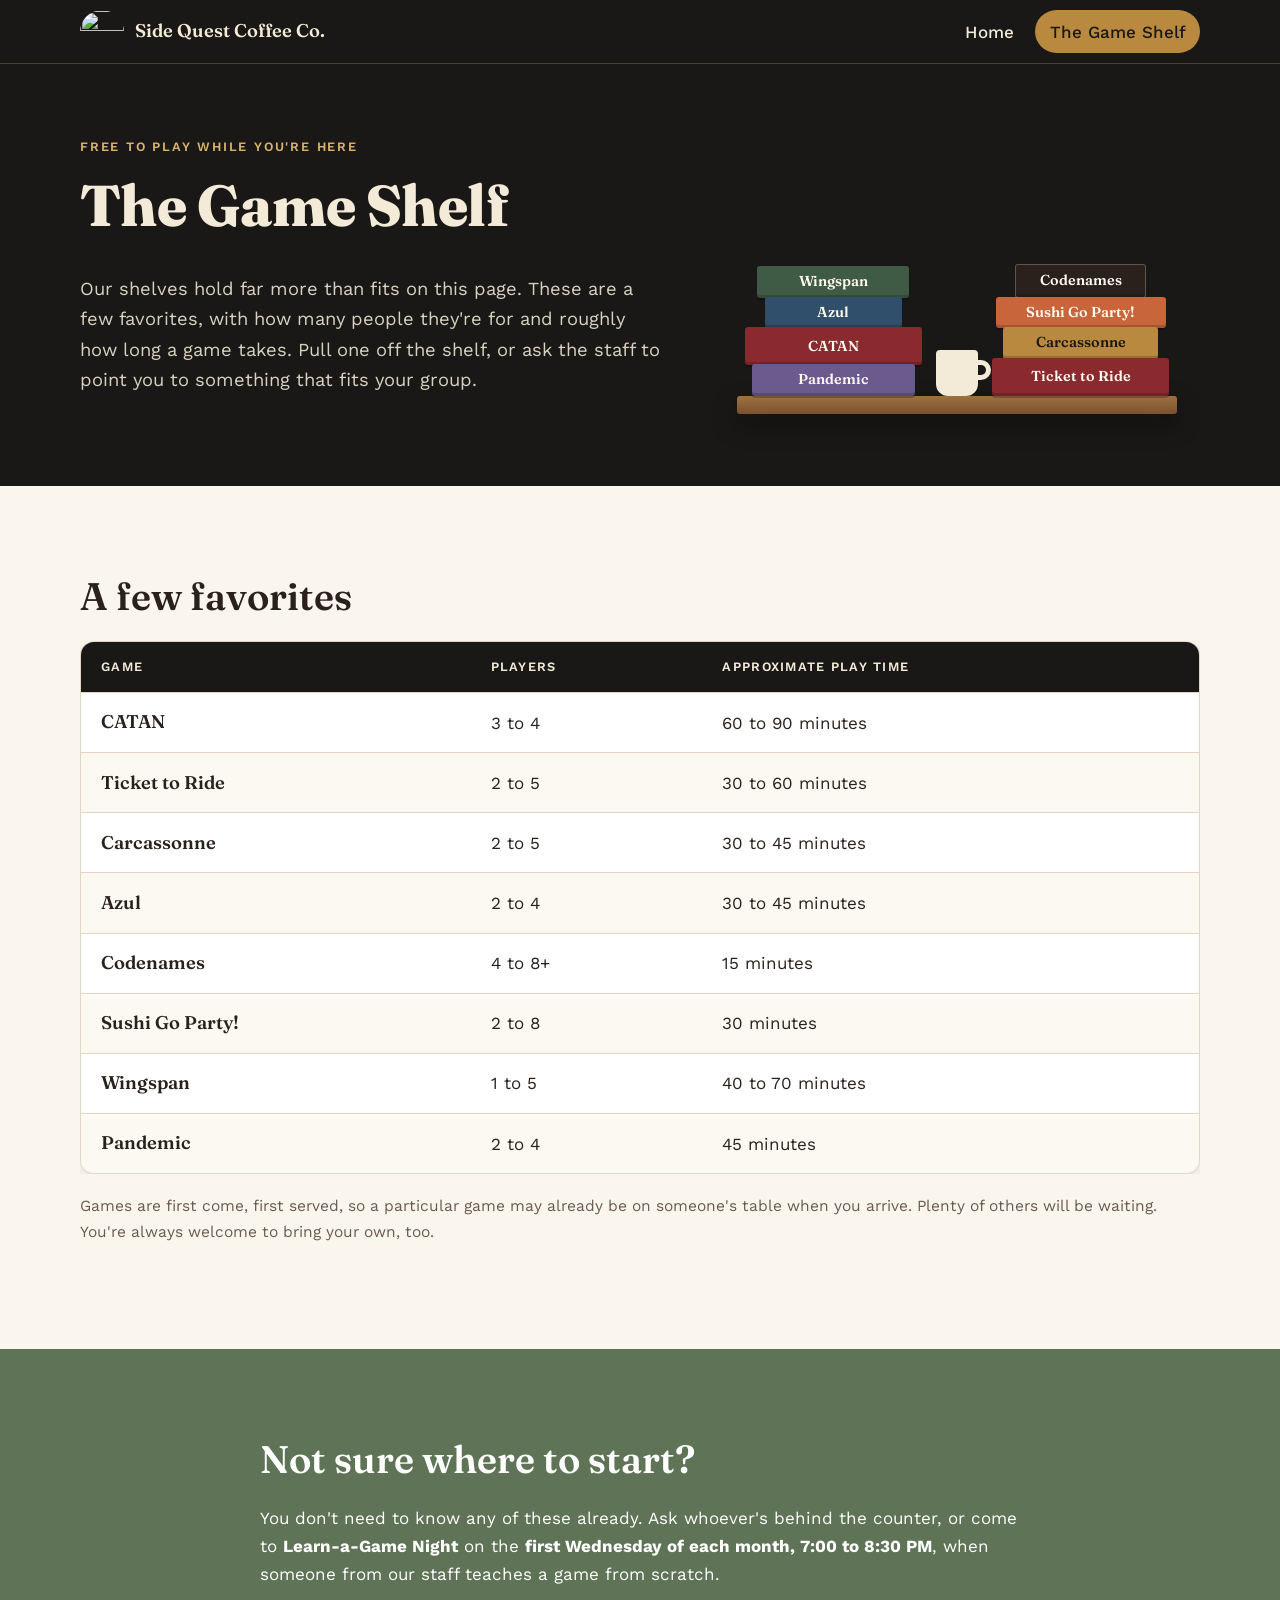
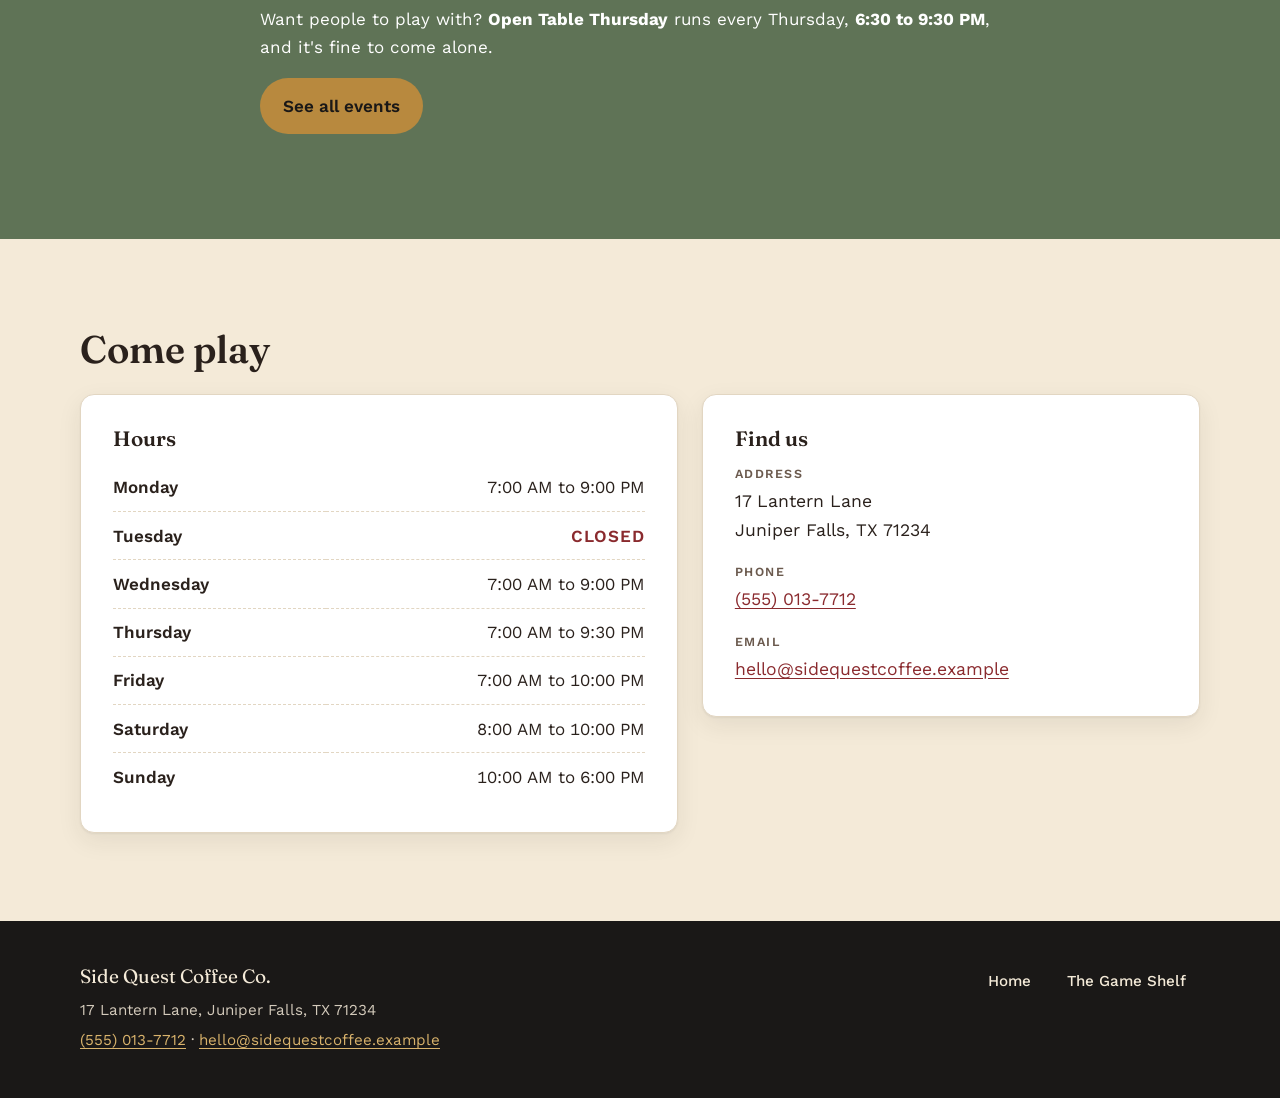
==== game-shelf.html @ 0d1c8381 "Add files via upload Initial side quest website" ====
<!DOCTYPE html>
<html lang="en">
<head>
  <meta charset="utf-8">
  <meta name="viewport" content="width=device-width, initial-scale=1">
  <title>The Game Shelf | Side Quest Coffee Co.</title>
  <meta name="description" content="A few favorite board games from the shelves at Side Quest Coffee Co., with player counts and approximate play times.">
  <link rel="icon" href="images/logo-small.jpg">
  <link rel="preconnect" href="https://fonts.googleapis.com">
  <link rel="preconnect" href="https://fonts.gstatic.com" crossorigin>
  <link href="https://fonts.googleapis.com/css2?family=Fraunces:opsz,wght@9..144,400;9..144,600;9..144,800&family=Work+Sans:wght@400;500;600&display=swap" rel="stylesheet">
  <link rel="stylesheet" href="style.css">
</head>
<body>
  <a class="skip-link" href="#main">Skip to content</a>

  <header class="site-header">
    <div class="wrap header-inner">
      <a class="brand" href="index.html">
        <img src="images/logo-small.jpg" alt="" width="44" height="44">
        <span>Side Quest Coffee Co.</span>
      </a>
      <nav aria-label="Main">
        <ul class="nav-list">
          <li><a href="index.html">Home</a></li>
          <li><a href="game-shelf.html" aria-current="page">The Game Shelf</a></li>
        </ul>
      </nav>
    </div>
  </header>

  <main id="main">
    <section class="page-hero">
      <div class="wrap page-hero-inner">
        <div>
          <p class="eyebrow">Free to play while you're here</p>
          <h1>The Game Shelf</h1>
          <p class="lede">
            Our shelves hold far more than fits on this page. These are a few favorites, with how
            many people they're for and roughly how long a game takes. Pull one off the shelf, or
            ask the staff to point you to something that fits your group.
          </p>
        </div>
        <div class="shelf" aria-hidden="true">
          <div class="shelf-row">
            <div class="stack">
              <span class="box b-wingspan">Wingspan</span>
              <span class="box b-azul">Azul</span>
              <span class="box b-catan">CATAN</span>
              <span class="box b-pandemic">Pandemic</span>
            </div>
            <span class="mug"></span>
            <div class="stack">
              <span class="box b-codenames">Codenames</span>
              <span class="box b-sushi">Sushi Go Party!</span>
              <span class="box b-carc">Carcassonne</span>
              <span class="box b-ticket">Ticket to Ride</span>
            </div>
          </div>
          <div class="plank"></div>
        </div>
      </div>
    </section>

    <section class="section" aria-labelledby="favorites-title">
      <div class="wrap">
        <h2 id="favorites-title">A few favorites</h2>
        <div class="table-wrap">
          <table class="games">
            <caption class="visually-hidden">Favorite games with player counts and approximate play times</caption>
            <thead>
              <tr>
                <th scope="col">Game</th>
                <th scope="col">Players</th>
                <th scope="col">Approximate play time</th>
              </tr>
            </thead>
            <tbody>
              <tr><th scope="row">CATAN</th><td data-label="Players">3 to 4</td><td data-label="Play time">60 to 90 minutes</td></tr>
              <tr><th scope="row">Ticket to Ride</th><td data-label="Players">2 to 5</td><td data-label="Play time">30 to 60 minutes</td></tr>
              <tr><th scope="row">Carcassonne</th><td data-label="Players">2 to 5</td><td data-label="Play time">30 to 45 minutes</td></tr>
              <tr><th scope="row">Azul</th><td data-label="Players">2 to 4</td><td data-label="Play time">30 to 45 minutes</td></tr>
              <tr><th scope="row">Codenames</th><td data-label="Players">4 to 8+</td><td data-label="Play time">15 minutes</td></tr>
              <tr><th scope="row">Sushi Go Party!</th><td data-label="Players">2 to 8</td><td data-label="Play time">30 minutes</td></tr>
              <tr><th scope="row">Wingspan</th><td data-label="Players">1 to 5</td><td data-label="Play time">40 to 70 minutes</td></tr>
              <tr><th scope="row">Pandemic</th><td data-label="Players">2 to 4</td><td data-label="Play time">45 minutes</td></tr>
            </tbody>
          </table>
        </div>
        <p class="note">
          Games are first come, first served, so a particular game may already be on someone's
          table when you arrive. Plenty of others will be waiting. You're always welcome to bring
          your own, too.
        </p>
      </div>
    </section>

    <section class="section newcomers" aria-labelledby="start-title">
      <div class="wrap narrow">
        <h2 id="start-title">Not sure where to start?</h2>
        <p>
          You don't need to know any of these already. Ask whoever's behind the counter, or come to
          <strong>Learn-a-Game Night</strong> on the <strong>first Wednesday of each month, 7:00 to
          8:30 PM</strong>, when someone from our staff teaches a game from scratch.
        </p>
        <p>
          Want people to play with? <strong>Open Table Thursday</strong> runs every Thursday,
          <strong>6:30 to 9:30 PM</strong>, and it's fine to come alone.
        </p>
        <p><a class="btn btn-primary" href="index.html#events">See all events</a></p>
      </div>
    </section>

    <section class="section visit" aria-labelledby="visit-title">
      <div class="wrap">
        <h2 id="visit-title">Come play</h2>
        <div class="visit-grid">
          <div class="card hours-card">
            <h3>Hours</h3>
            <table class="hours">
              <caption class="visually-hidden">Weekly business hours</caption>
              <tbody>
                <tr><th scope="row">Monday</th><td>7:00 AM to 9:00 PM</td></tr>
                <tr class="closed"><th scope="row">Tuesday</th><td>CLOSED</td></tr>
                <tr><th scope="row">Wednesday</th><td>7:00 AM to 9:00 PM</td></tr>
                <tr><th scope="row">Thursday</th><td>7:00 AM to 9:30 PM</td></tr>
                <tr><th scope="row">Friday</th><td>7:00 AM to 10:00 PM</td></tr>
                <tr><th scope="row">Saturday</th><td>8:00 AM to 10:00 PM</td></tr>
                <tr><th scope="row">Sunday</th><td>10:00 AM to 6:00 PM</td></tr>
              </tbody>
            </table>
          </div>
          <div class="card contact-card">
            <h3>Find us</h3>
            <dl class="contact">
              <div>
                <dt>Address</dt>
                <dd><address>17 Lantern Lane<br>Juniper Falls, TX 71234</address></dd>
              </div>
              <div>
                <dt>Phone</dt>
                <dd><a href="tel:+15550137712">(555) 013-7712</a></dd>
              </div>
              <div>
                <dt>Email</dt>
                <dd><a href="mailto:hello@sidequestcoffee.example">hello@sidequestcoffee.example</a></dd>
              </div>
            </dl>
          </div>
        </div>
      </div>
    </section>
  </main>

  <footer class="site-footer">
    <div class="wrap footer-inner">
      <div>
        <p class="footer-name">Side Quest Coffee Co.</p>
        <address>17 Lantern Lane, Juniper Falls, TX 71234</address>
        <p><a href="tel:+15550137712">(555) 013-7712</a> &middot; <a href="mailto:hello@sidequestcoffee.example">hello@sidequestcoffee.example</a></p>
      </div>
      <nav aria-label="Footer">
        <ul class="nav-list">
          <li><a href="index.html">Home</a></li>
          <li><a href="game-shelf.html">The Game Shelf</a></li>
        </ul>
      </nav>
    </div>
  </footer>
</body>
</html>
---- style.css ----
/* Side Quest Coffee Co. — shared stylesheet for every page */

:root {
  --espresso: #1a1817;     /* matches the logo background */
  --roast: #2b211c;
  --cream: #f4ead8;
  --paper: #faf6ee;
  --ink: #2a211c;
  --muted: #6b5a4e;
  --gold: #b8893e;
  --gold-light: #d9b36c;
  --burgundy: #8a2a2e;
  --sage: #5f7356;
  --line: #e2d6c2;

  --font-display: "Fraunces", Georgia, "Times New Roman", serif;
  --font-body: "Work Sans", system-ui, -apple-system, "Segoe UI", sans-serif;

  --radius: 14px;
  --shadow: 0 1px 2px rgba(42, 33, 28, .06), 0 8px 24px rgba(42, 33, 28, .08);
}

/* ---------- Base ---------- */
*, *::before, *::after { box-sizing: border-box; }

html { scroll-behavior: smooth; }
@media (prefers-reduced-motion: reduce) { html { scroll-behavior: auto; } }

body {
  margin: 0;
  background: var(--paper);
  color: var(--ink);
  font-family: var(--font-body);
  font-size: 1.0625rem;
  line-height: 1.65;
}

img { max-width: 100%; height: auto; display: block; }

h1, h2, h3 {
  font-family: var(--font-display);
  line-height: 1.15;
  margin: 0 0 .6em;
  font-weight: 600;
}
h1 { font-size: clamp(2.2rem, 5.5vw, 3.6rem); font-weight: 800; letter-spacing: -.01em; }
h2 { font-size: clamp(1.7rem, 3.6vw, 2.4rem); }
h3 { font-size: 1.3rem; }

p { margin: 0 0 1em; }

a { color: var(--burgundy); text-underline-offset: 3px; }
a:hover { color: var(--ink); }
:focus-visible { outline: 3px solid var(--gold); outline-offset: 3px; border-radius: 4px; }

address { font-style: normal; }

.wrap { width: min(1120px, 100% - 2.5rem); margin-inline: auto; }
.narrow { max-width: 760px; }
.center { text-align: center; }

.visually-hidden {
  position: absolute !important;
  width: 1px; height: 1px;
  overflow: hidden; clip: rect(0 0 0 0);
  white-space: nowrap;
}

.skip-link {
  position: absolute; left: 1rem; top: -100px;
  background: var(--gold); color: var(--espresso);
  padding: .6rem 1rem; border-radius: 8px; z-index: 100;
  font-weight: 600;
}
.skip-link:focus { top: 1rem; }

/* ---------- Header & nav ---------- */
.site-header {
  background: var(--espresso);
  color: var(--cream);
  border-bottom: 1px solid rgba(217, 179, 108, .25);
  position: sticky; top: 0; z-index: 50;
}
.header-inner {
  display: flex; align-items: center; justify-content: space-between;
  gap: 1rem; padding: .6rem 0; flex-wrap: wrap;
}
.brand {
  display: flex; align-items: center; gap: .7rem;
  color: var(--cream); text-decoration: none;
  font-family: var(--font-display); font-weight: 600; font-size: 1.15rem;
}
.brand img { border-radius: 50%; }
.brand:hover { color: var(--gold-light); }

.nav-list { list-style: none; display: flex; gap: .4rem; margin: 0; padding: 0; flex-wrap: wrap; }
.nav-list a {
  display: block; padding: .45rem .9rem; border-radius: 999px;
  color: var(--cream); text-decoration: none; font-weight: 500;
}
.nav-list a:hover { background: rgba(244, 234, 216, .1); color: var(--cream); }
.nav-list a[aria-current="page"] { background: var(--gold); color: var(--espresso); }

/* ---------- Buttons ---------- */
.btn {
  display: inline-block; padding: .75rem 1.3rem; border-radius: 999px;
  font-weight: 600; text-decoration: none; border: 2px solid transparent;
  transition: background-color .15s, color .15s, border-color .15s;
}
.btn-primary { background: var(--gold); color: var(--espresso); }
.btn-primary:hover { background: var(--gold-light); color: var(--espresso); }
.btn-ghost { border-color: rgba(244, 234, 216, .5); color: var(--cream); }
.btn-ghost:hover { border-color: var(--cream); color: var(--cream); background: rgba(244, 234, 216, .08); }

/* ---------- Hero ---------- */
.hero {
  background:
    radial-gradient(ellipse at 75% 50%, rgba(184, 137, 62, .14), transparent 60%),
    var(--espresso);
  color: var(--cream);
  padding: clamp(2.5rem, 6vw, 5rem) 0;
}
.hero-inner {
  display: grid; grid-template-columns: 1.15fr .85fr;
  align-items: center; gap: clamp(1.5rem, 4vw, 4rem);
}
.hero h1 span { display: block; color: var(--gold-light); }
.eyebrow {
  text-transform: uppercase; letter-spacing: .14em; font-size: .8rem;
  font-weight: 600; color: var(--gold-light); margin-bottom: 1rem;
}
.lede { font-size: 1.15rem; max-width: 36em; }
.hero .lede { color: rgba(244, 234, 216, .88); }

.quick-facts { list-style: none; padding: 0; margin: 1.5rem 0; display: grid; gap: .35rem; }
.quick-facts li { padding-left: 1.6rem; position: relative; }
.quick-facts li::before {
  content: "\2684"; /* die face */
  position: absolute; left: 0; color: var(--gold-light);
}
.hero-actions { display: flex; flex-wrap: wrap; gap: .75rem; margin-top: 1.5rem; }

.hero-logo img {
  width: 100%; max-width: 420px; margin-inline: auto;
  border-radius: 50%;
  box-shadow: 0 0 0 1px rgba(217, 179, 108, .2), 0 20px 60px rgba(0, 0, 0, .5);
}

/* Inner-page hero */
.page-hero {
  background: var(--espresso); color: var(--cream);
  padding: clamp(2.5rem, 6vw, 4.5rem) 0;
}
.page-hero .lede { color: rgba(244, 234, 216, .88); }

/* ---------- Sections ---------- */
.section { padding: clamp(3rem, 7vw, 5.5rem) 0; scroll-margin-top: 4rem; }
.section-intro { color: var(--muted); font-size: 1.1rem; margin-top: -.3rem; margin-bottom: 2rem; }

.card {
  background: #fff;
  border: 1px solid var(--line);
  border-radius: var(--radius);
  padding: clamp(1.25rem, 3vw, 2rem);
  box-shadow: var(--shadow);
}

.note { color: var(--muted); font-size: .97rem; margin-top: 1.25rem; }
.note strong { color: var(--ink); }

/* ---------- Visit: hours & contact ---------- */
.visit { background: var(--cream); }
.visit-grid { display: grid; grid-template-columns: 1.2fr 1fr; gap: 1.5rem; align-items: start; }

.hours { width: 100%; border-collapse: collapse; font-variant-numeric: tabular-nums; }
.hours th, .hours td { padding: .6rem 0; border-bottom: 1px dashed var(--line); text-align: left; }
.hours th { font-weight: 600; padding-right: 1rem; }
.hours td { text-align: right; }
.hours tr:last-child th, .hours tr:last-child td { border-bottom: 0; }
.hours tr.closed td { color: var(--burgundy); font-weight: 600; letter-spacing: .05em; }

.contact { margin: 0; display: grid; gap: 1.1rem; }
.contact dt {
  font-size: .78rem; text-transform: uppercase; letter-spacing: .12em;
  color: var(--muted); font-weight: 600;
}
.contact dd { margin: .15rem 0 0; font-size: 1.1rem; overflow-wrap: anywhere; }

/* ---------- Two halves: coffee + games ---------- */
.duo { display: grid; grid-template-columns: 1fr 1fr; position: relative; }
.duo-side {
  color: var(--cream); text-align: center;
  padding: clamp(2.5rem, 5vw, 4rem) clamp(1.5rem, 5vw, 4.5rem);
}
.duo-side h2 { color: var(--cream); margin-bottom: .4em; }
.duo-side p { max-width: 30em; margin-inline: auto; color: rgba(244, 234, 216, .9); }
.duo-side a { color: var(--gold-light); font-weight: 600; text-decoration: none; }
.duo-side a:hover { text-decoration: underline; color: var(--cream); }
.duo-art { display: block; width: min(250px, 100%); height: auto; margin: 0 auto 1.25rem; }
.duo-coffee {
  background: radial-gradient(ellipse at 50% 30%, #7a5236, #4e3220 75%);
}
.duo-games {
  /* green felt */
  background:
    radial-gradient(rgba(255, 255, 255, .05) 1px, transparent 1.4px) 0 0 / 5px 5px,
    radial-gradient(ellipse at 50% 30%, #4a6a50, #2c4433 75%);
}
.duo-plus {
  position: absolute; left: 50%; top: 50%; transform: translate(-50%, -50%);
  width: 68px; height: 68px; border-radius: 50%;
  display: grid; place-items: center;
  background: var(--gold); color: var(--espresso);
  font-family: var(--font-display); font-size: 2.6rem; font-weight: 800; line-height: 1;
  box-shadow: 0 0 0 6px var(--espresso), 0 8px 24px rgba(0, 0, 0, .35);
  z-index: 1;
}

/* ---------- About + floor plan ---------- */
.about-text { max-width: 760px; }
.floorplan { margin-top: clamp(1.5rem, 4vw, 2.5rem); }
.plan-scroll { overflow-x: auto; border-radius: var(--radius); box-shadow: var(--shadow); }
.floorplan svg { display: block; width: 100%; min-width: 560px; height: auto; }
.plan-label {
  font-family: var(--font-body); font-weight: 600; fill: #2a211c;
  paint-order: stroke; stroke: #fffaf0; stroke-width: 4px; stroke-linejoin: round;
}
.floorplan figcaption { color: var(--muted); font-size: .9rem; margin-top: .6rem; text-align: center; }

/* ---------- Icons ---------- */
.icon {
  width: 1.3em; height: 1.3em; vertical-align: -.2em; margin-right: .4em;
  fill: none; stroke: currentColor; stroke-width: 1.7;
  stroke-linecap: round; stroke-linejoin: round;
}

/* ---------- Newcomers ---------- */
.newcomers { background: var(--sage); color: #fff; }
.newcomers h2 { color: #fff; }
.newcomers a:not(.btn) { color: #fff; }
.newcomers .big { font-family: var(--font-display); font-size: clamp(1.25rem, 2.6vw, 1.6rem); line-height: 1.4; }

/* ---------- Menu ---------- */
.menu-grid { display: grid; grid-template-columns: 1fr 1fr; gap: 1.5rem; }
.menu-card h3 { color: var(--burgundy); display: inline-flex; align-items: center; border-bottom: 2px solid var(--gold); padding-bottom: .4rem; display: inline-block; }
.menu-list { list-style: none; margin: 0; padding: 0; }
.menu-list li { display: flex; align-items: baseline; gap: .5rem; padding: .55rem 0; }
.menu-list li::after { content: none; }
.menu-list .item { flex: 0 1 auto; }
.menu-list .price {
  margin-left: auto; font-weight: 600; font-variant-numeric: tabular-nums;
  display: flex; align-items: baseline; gap: .5rem; flex: 1 0 auto; justify-content: flex-end;
}
.menu-list .price::before {
  content: ""; flex: 1; min-width: 1.5rem;
  border-bottom: 2px dotted var(--line); transform: translateY(-4px);
}

/* ---------- Events ---------- */
.events { background: var(--cream); }
.events-grid { display: grid; grid-template-columns: repeat(3, 1fr); gap: 1.5rem; }
.event-card {
  position: relative; background: #fff;
  border: 1px solid var(--line); border-radius: var(--radius);
  padding: 1.75rem 1.5rem 1.5rem; box-shadow: var(--shadow);
}
.event-icon {
  display: grid; place-items: center;
  width: 56px; height: 56px; border-radius: 50%; margin-bottom: 1rem;
  background: var(--espresso); color: var(--gold-light);
  --paper: var(--espresso);
}
.event-icon svg { width: 30px; height: 30px; }
.event-icon svg.stroke { fill: none; stroke: currentColor; stroke-width: 1.7; stroke-linejoin: round; }
.event-card:nth-child(2) .event-icon { background: var(--sage); --paper: var(--sage); color: #fff; }
.event-card:nth-child(3) .event-icon { background: var(--burgundy); color: #fff; }
.event-when {
  font-size: .95rem; color: var(--muted); margin-bottom: .75rem;
}
.event-when strong { color: var(--burgundy); font-size: 1.1rem; }

/* ---------- Game shelf ---------- */
.shelf-teaser { background: var(--paper); }

.table-wrap { overflow-x: auto; }
.games {
  width: 100%; border-collapse: separate; border-spacing: 0;
  background: #fff; border: 1px solid var(--line); border-radius: var(--radius);
  overflow: hidden; box-shadow: var(--shadow);
}
.games th, .games td { padding: .9rem 1.25rem; text-align: left; border-bottom: 1px solid var(--line); }
.games thead th {
  background: var(--espresso); color: var(--cream);
  font-size: .8rem; text-transform: uppercase; letter-spacing: .1em; font-weight: 600;
}
.games tbody th { font-family: var(--font-display); font-size: 1.15rem; font-weight: 600; }
.games tbody tr:nth-child(even) { background: #fcf9f3; }
.games tbody tr:last-child th, .games tbody tr:last-child td { border-bottom: 0; }

/* Shelf illustration on the Game Shelf page */
.page-hero-inner { display: grid; grid-template-columns: 1.2fr 1fr; gap: clamp(1.5rem, 4vw, 3.5rem); align-items: end; }
.shelf { max-width: 440px; width: 100%; justify-self: center; }
.shelf-row { display: flex; align-items: flex-end; justify-content: center; gap: .9rem; padding: 0 .5rem; }
.stack { display: flex; flex-direction: column; align-items: center; flex: 1; }
.box {
  display: block; width: 100%; padding: .45rem .6rem; margin-top: -1px;
  font-family: var(--font-display); font-weight: 600; font-size: .9rem; line-height: 1.2;
  text-align: center; white-space: nowrap; overflow: hidden; text-overflow: ellipsis;
  color: #fffaf0; border-radius: 3px;
  box-shadow: inset 0 -3px 0 rgba(0, 0, 0, .18), 0 2px 0 rgba(0, 0, 0, .25);
}
.b-wingspan { background: #3f5a45; width: 86%; }
.b-azul     { background: #2f4f6b; width: 78%; }
.b-catan    { background: #8a2a2e; width: 100%; padding-block: .65rem; }
.b-pandemic { background: #6b5a8e; width: 92%; }
.b-codenames{ background: #2a211c; width: 74%; border: 1px solid rgba(244, 234, 216, .25); }
.b-sushi    { background: #c9653a; width: 96%; }
.b-carc     { background: #b8893e; width: 88%; color: var(--espresso); }
.b-ticket   { background: #8a2a2e; width: 100%; padding-block: .65rem; }
.mug {
  flex: none; width: 42px; height: 46px; margin-bottom: 0;
  background: var(--cream); border-radius: 4px 4px 12px 12px; position: relative;
}
.mug::after {
  content: ""; position: absolute; right: -13px; top: 10px;
  width: 14px; height: 20px; border: 5px solid var(--cream); border-left: 0;
  border-radius: 0 10px 10px 0;
}
.plank {
  height: 18px; border-radius: 3px;
  background: linear-gradient(#a0703f, #7a5230);
  box-shadow: 0 10px 24px rgba(0, 0, 0, .4);
}

/* ---------- Footer ---------- */
.site-footer { background: var(--espresso); color: rgba(244, 234, 216, .85); padding: 2.5rem 0; font-size: .95rem; }
.site-footer a { color: var(--gold-light); }
.site-footer .nav-list a { color: var(--cream); }
.footer-inner { display: flex; justify-content: space-between; gap: 1.5rem; flex-wrap: wrap; align-items: flex-start; }
.footer-name { font-family: var(--font-display); font-size: 1.2rem; color: var(--cream); margin-bottom: .4rem; }
.site-footer p, .site-footer address { margin: 0 0 .3rem; }

/* ---------- Responsive ---------- */
@media (max-width: 860px) {
  .hero-inner, .visit-grid, .page-hero-inner { grid-template-columns: 1fr; }
  .duo { grid-template-columns: 1fr; }
  .duo-plus { position: relative; left: auto; top: auto; transform: none; margin: -34px auto; }
  .hero-logo { order: -1; }
  .hero-logo img { max-width: 220px; }
  .events-grid { grid-template-columns: 1fr; }
}

@media (max-width: 640px) {
  .menu-grid { grid-template-columns: 1fr; }
  .site-header { position: static; }
  .section { scroll-margin-top: 0; }
  .hero-logo img { max-width: 150px; }
  .brand span { font-size: 1rem; }
  .header-inner { justify-content: center; }

  /* Game table becomes stacked cards on phones */
  .games, .games tbody, .games tr, .games th, .games td { display: block; }
  .games { border: 0; background: none; box-shadow: none; }
  .games thead { position: absolute; width: 1px; height: 1px; overflow: hidden; clip: rect(0 0 0 0); }
  .games tbody tr {
    background: #fff !important; border: 1px solid var(--line);
    border-radius: var(--radius); margin-bottom: .9rem; padding: .4rem 0;
    box-shadow: var(--shadow);
  }
  .games th, .games td { border: 0; padding: .35rem 1.1rem; }
  .games td { display: flex; justify-content: space-between; gap: 1rem; }
  .games td::before { content: attr(data-label); color: var(--muted); font-weight: 500; }
}
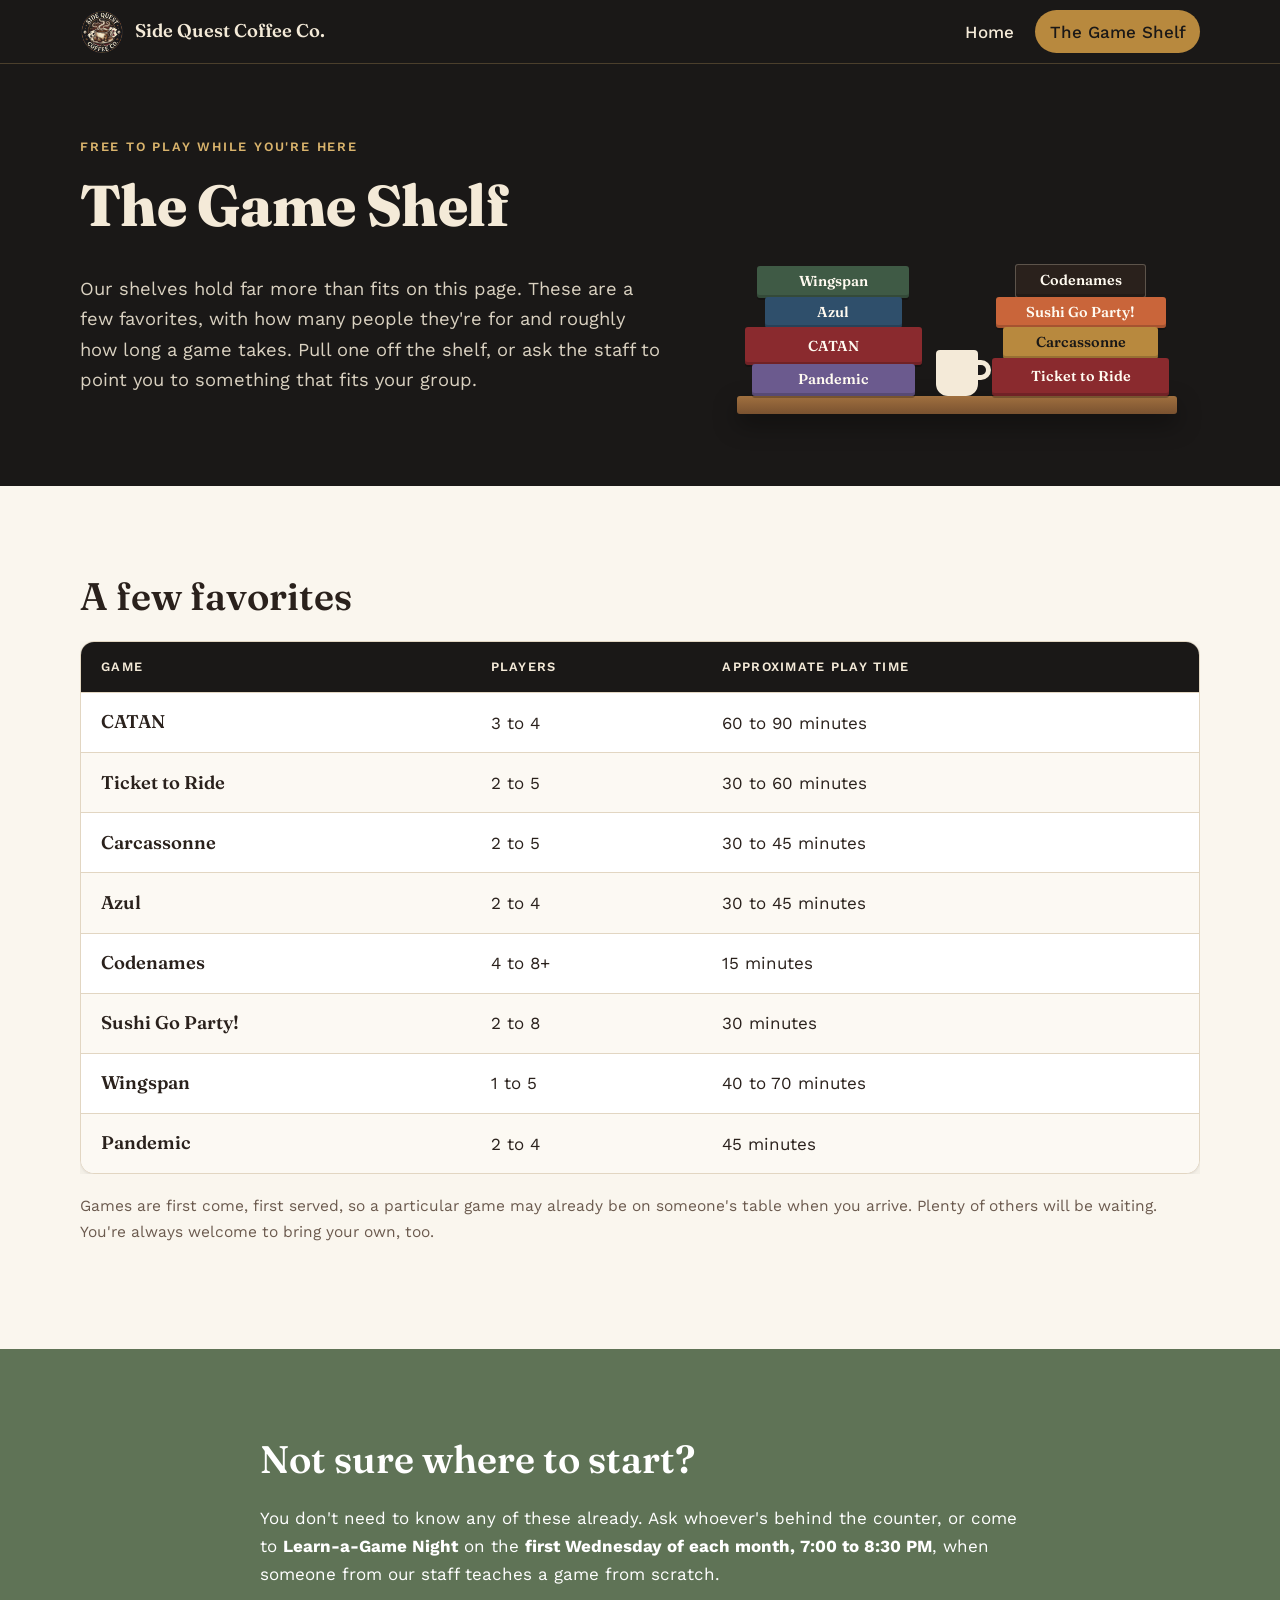
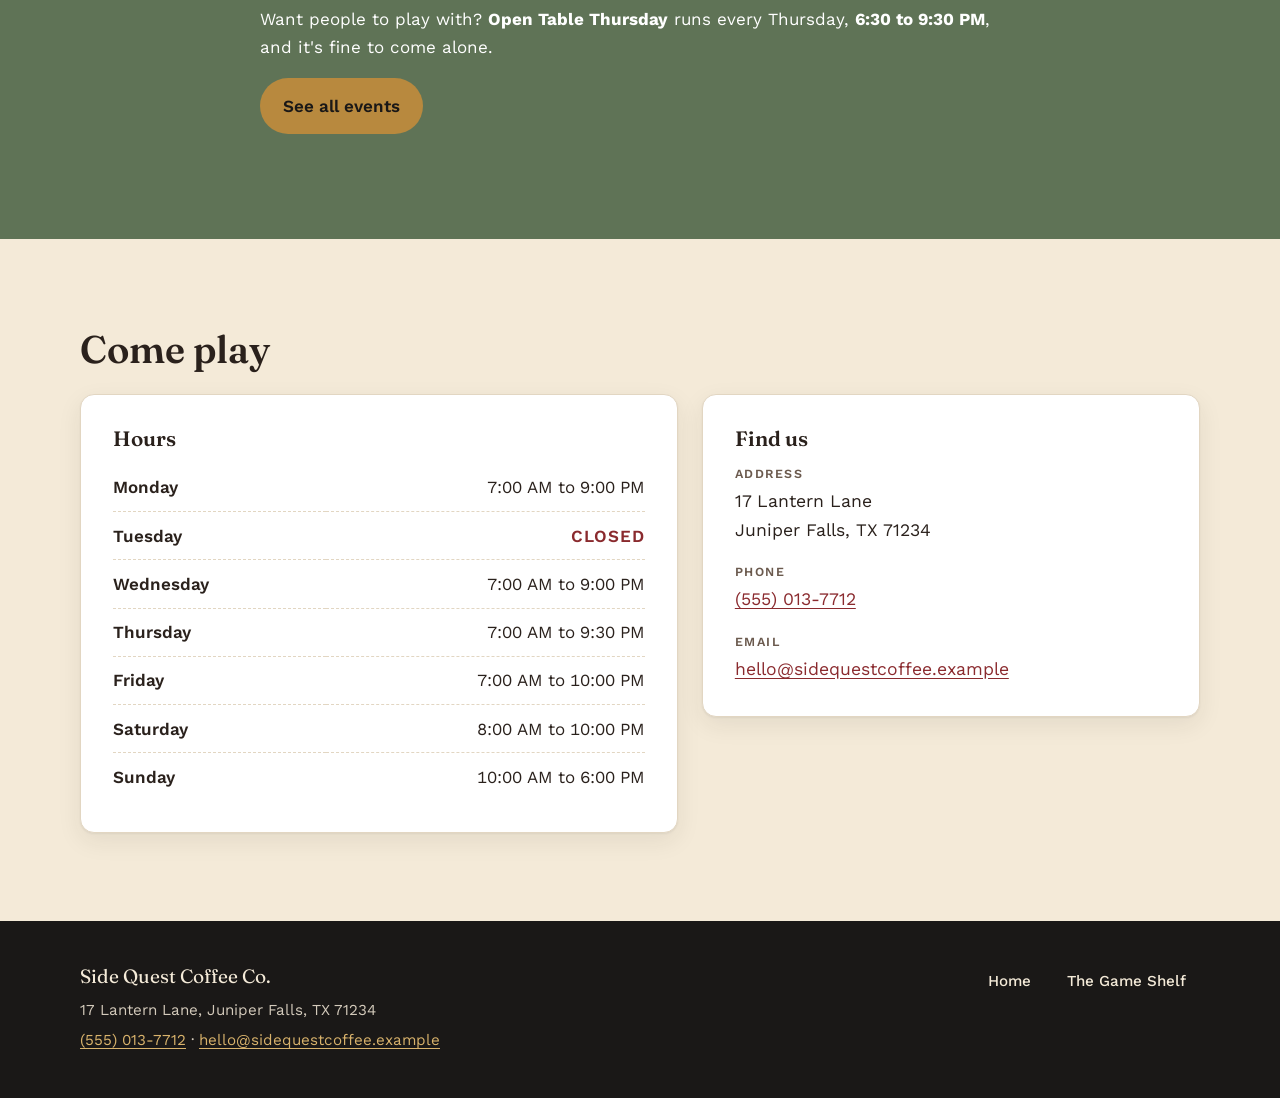
==== commit 145ebbb7: "Add files via upload" ====
--- a/game-shelf.html
+++ b/game-shelf.html
@@ -17,7 +17,7 @@
   <header class="site-header">
     <div class="wrap header-inner">
       <a class="brand" href="index.html">
-        <img src="images/logo-small.jpg" alt="" width="44" height="44">
+        <img src="images/logo-small.jpg" alt="Side Quest Coffee Co. logo: a coffee cup with playing cards, dice, and a chess knight" width="44" height="44">
         <span>Side Quest Coffee Co.</span>
       </a>
       <nav aria-label="Main">
@@ -41,7 +41,7 @@
             ask the staff to point you to something that fits your group.
           </p>
         </div>
-        <div class="shelf" aria-hidden="true">
+        <div class="shelf" role="img" aria-label="Illustration of two stacks of board game boxes on a wooden shelf, with a coffee mug between them">
           <div class="shelf-row">
             <div class="stack">
               <span class="box b-wingspan">Wingspan</span>
--- a/style.css
+++ b/style.css
@@ -90,7 +90,7 @@
   color: var(--cream); text-decoration: none;
   font-family: var(--font-display); font-weight: 600; font-size: 1.15rem;
 }
-.brand img { border-radius: 50%; }
+.brand img { border-radius: 50%; width: 44px; height: 44px; flex: none; overflow: hidden; font-size: 0; }
 .brand:hover { color: var(--gold-light); }
 
 .nav-list { list-style: none; display: flex; gap: .4rem; margin: 0; padding: 0; flex-wrap: wrap; }
